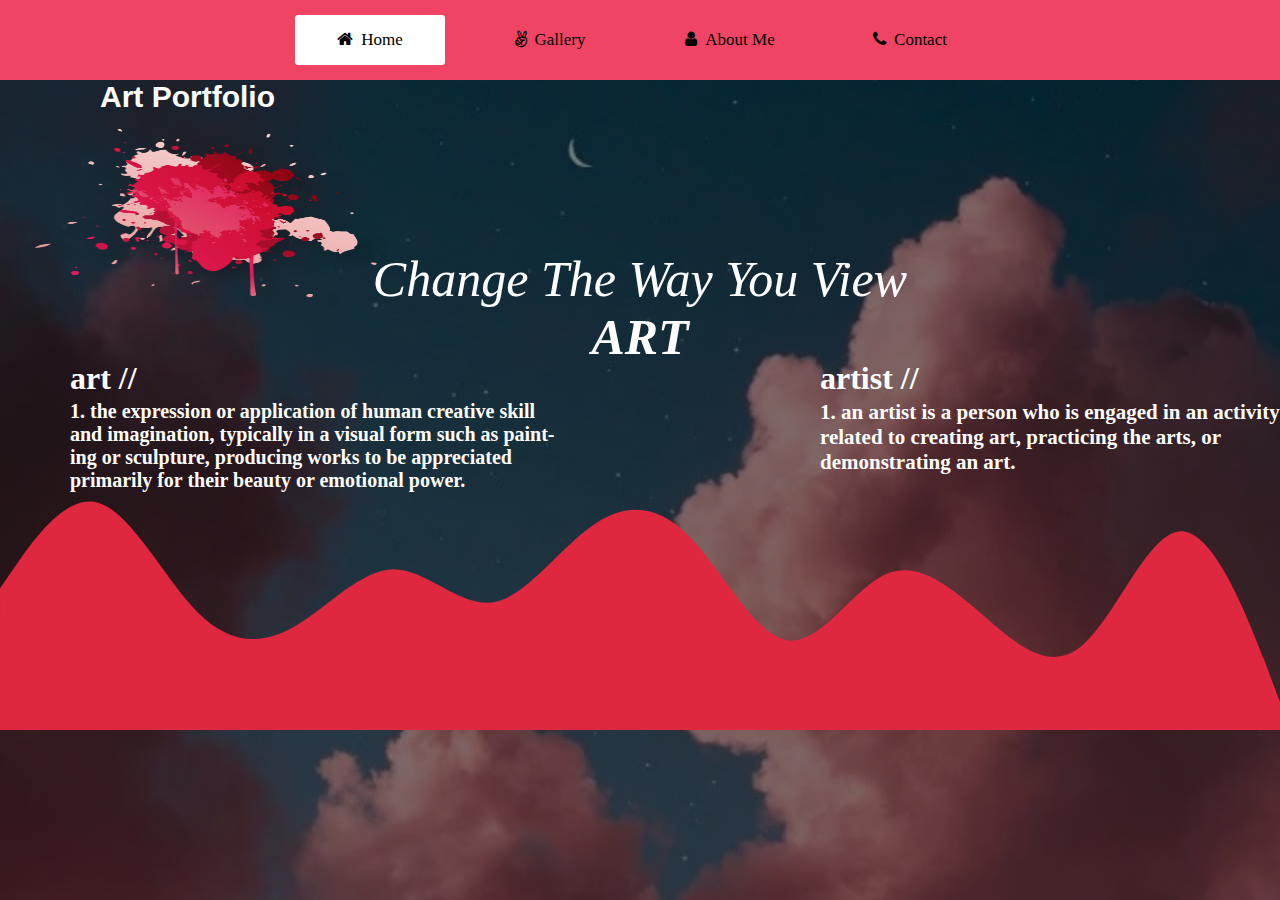
==== index.html @ b07d241d "newly added" ====
<html>
	<head>
		<title>Home</title>
		<link rel="stylesheet" href="index.css">
		<link rel="stylesheet" href="https://stackpath.bootstrapcdn.com/font-awesome/4.7.0/css/font-awesome.min.css">
		
		<link href="StyleSheet.css" rel="stylesheet" type="text/css" media="only screen" />
        <link href="MobileStyleSheet.css" rel="stylesheet" type="text/css" media="only screen and (max-device-width: 480px) , only screen and (-webkit-min-device-pixel-ratio: 2) , screen and (-webkit-device-pixel-ratio:1.5)" />
		<meta name="viewpoint" content="width=device-width,initial scale=1">
		<meta charset="UTF-8">
	</head>
	<body>
		<div id="wholepage">
		
		<div class="menu-bar">
			<ul>
				<li class="active"><a href="index.html"><i class="fa fa-home"></i>Home</a></li>
				<li><a href="art.html"><i class="fa fa-angellist"></i>Gallery</a></li>
				<li><a href="aboutme.html"><i class="fa fa-user"></i>About Me</a></i></li>
				<li><a href="contact.html"><i class="fa fa-phone"></i>Contact</a></i></li>
			</ul>
		</div>
	
		<div class="curved">
			<h1> Art Portfolio </h1>
			<p><i>Change The Way You View<br><b>ART<b></i></p>
			<svg xmlns="http://www.w3.org/2000/svg" viewBox="0 0 1440 319"><path fill="#E02740" fill-opacity="1" d="M0,160L18.5,133.3C36.9,107,74,53,111,64C147.7,75,185,149,222,186.7C258.5,224,295,224,332,202.7C369.2,181,406,139,443,138.7C480,139,517,181,554,176C590.8,171,628,117,665,90.7C701.5,64,738,64,775,101.3C812.3,139,849,213,886,218.7C923.1,224,960,160,997,144C1033.8,128,1071,160,1108,192C1144.6,224,1182,256,1218,224C1255.4,192,1292,96,1329,96C1366.2,96,1403,192,1422,240L1440,288L1440,320L1421.5,320C1403.1,320,1366,320,1329,320C1292.3,320,1255,320,1218,320C1181.5,320,1145,320,1108,320C1070.8,320,1034,320,997,320C960,320,923,320,886,320C849.2,320,812,320,775,320C738.5,320,702,320,665,320C627.7,320,591,320,554,320C516.9,320,480,320,443,320C406.2,320,369,320,332,320C295.4,320,258,320,222,320C184.6,320,148,320,111,320C73.8,320,37,320,18,320L0,320Z"></path></svg>
	
		</div>
		
		<div class="paint">
			<h1>art //</h1>
			<p>1. the expression or application of human creative skill<br> and imagination, typically in a visual form such as paint-<br>ing or sculpture, producing works to be appreciated<br> primarily for their beauty or emotional power.</p>
			<img src="images/splat.png">
		</div>
		
		<div class="artist">
			<h1>artist //</h1>
			<p>1. an artist is a person who is engaged in an activity<br> related to creating art, practicing the arts, or demonstrating an art. </p>
		</div>
		
		</div>
	</body>
</html>
---- index.css ----
*{
	padding: 0;
	margin: 0;
}

#wholepage{
	min-width: 100%;
	min-height: 100%;
	margin-left: auto;
	margin-right: auto;
}

body{
	background-image: linear-gradient(rgba(0,0,0,0.5),rgba(0,0,0,0.5)),url(images/clouds.jpg);
	background-size: cover;
	background-position: center;

}

.menu-bar{
	background: rgb(240,68,100);
	text-align: center;
	font-size: 17px;
}
.menu-bar ul{
	display: inline-flex;
	list-style: none;
	color: black;
}

.menu-bar ul li{
	width: 120px;
	margin: 15px;
	padding: 15px;
}

.menu-bar ul li a{
	text-decoration: none;
	color: black;
}

.active, .menu-bar ul li:hover{
	background: white;
	border-radius: 3px;
}

.menu-bar li.hover a{
	border: 5px;
	border-radius: 3px;
}

.menu-bar .fa{
	margin-right: 8px;
}

.curved {
	color: white;
	text-align: center;
	position: relative;
	top: 200px;
}

.curved h1{
	font-size: 30px;
	font-family: sans-serif;
	position: absolute;
	top: -200px;
	left: 100px;
}

.curved p{
	font-size: 50px;
	font-family: serif;
	position: relative;
	color: white;
	top: -30px;
}

.curved svg{
	position: relative;
	top: 50px;
	min-width: 100%;
	min-height: 100%;
}

.paint img{
	width: 400px;
	height: 200px;
	position: absolute;
	top: 120px;
	left: 20px;
}

.paint h1{
	color: white;
	position: absolute;
	left: 70px;
	top: 360px;
}

.paint p{
	color: white;
	position: absolute;
	left: 70px;
	top: 400px;
	font-size: 20px;
}

.artist h1{
	color: white;
	position: absolute;
	left: 820px;
	top: 360px;
}

.artist p{
	color: white;
	position: absolute;
	left: 820px;
	top: 400px;
	font-size: 21px;
}
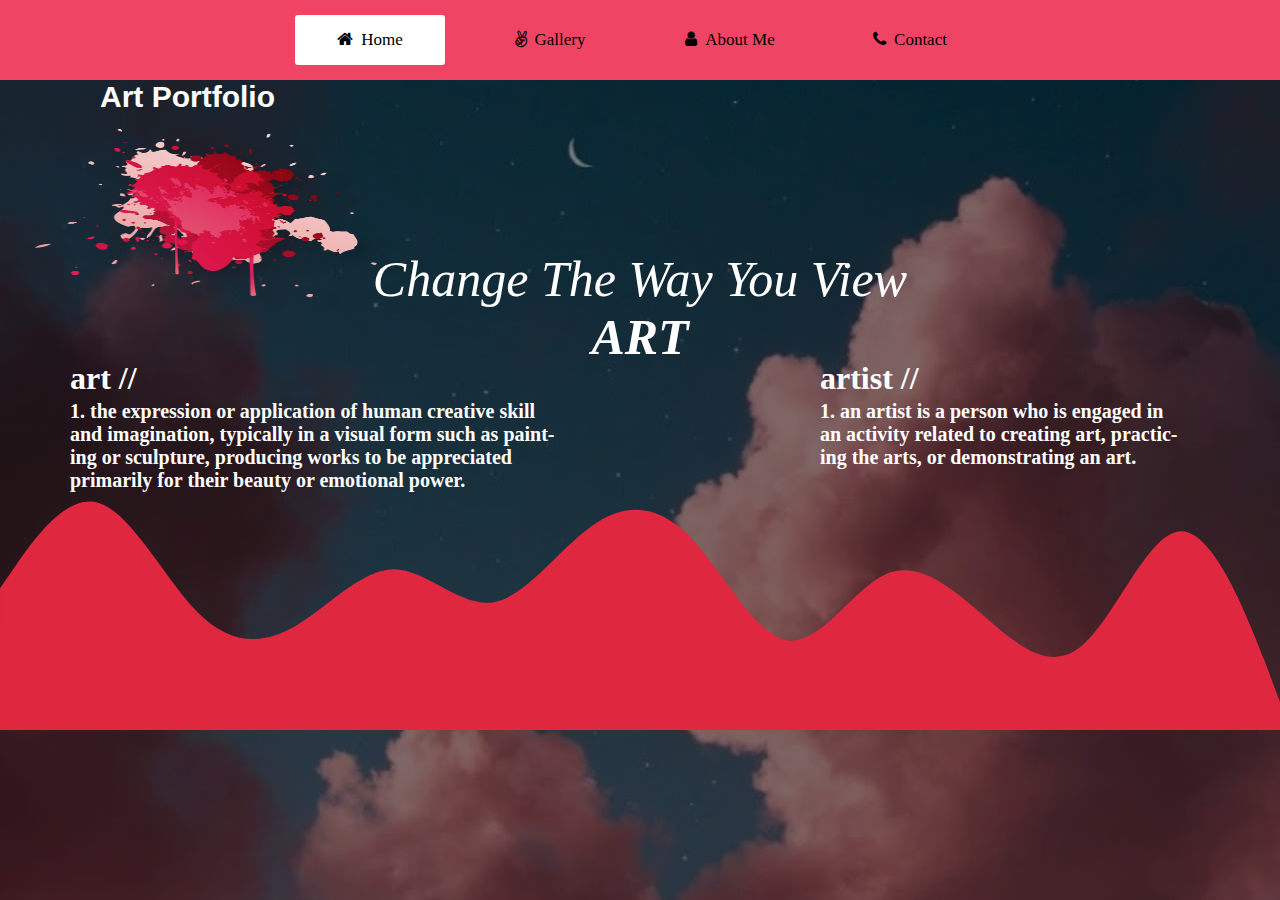
==== commit b9acf188: "new html/css files" ====
--- a/index.html
+++ b/index.html
@@ -4,13 +4,11 @@
 		<link rel="stylesheet" href="index.css">
 		<link rel="stylesheet" href="https://stackpath.bootstrapcdn.com/font-awesome/4.7.0/css/font-awesome.min.css">
 		
-		<link href="StyleSheet.css" rel="stylesheet" type="text/css" media="only screen" />
-        <link href="MobileStyleSheet.css" rel="stylesheet" type="text/css" media="only screen and (max-device-width: 480px) , only screen and (-webkit-min-device-pixel-ratio: 2) , screen and (-webkit-device-pixel-ratio:1.5)" />
 		<meta name="viewpoint" content="width=device-width,initial scale=1">
 		<meta charset="UTF-8">
 	</head>
 	<body>
-		<div id="wholepage">
+	<div id="wholepage">
 		
 		<div class="menu-bar">
 			<ul>
@@ -36,9 +34,9 @@
 		
 		<div class="artist">
 			<h1>artist //</h1>
-			<p>1. an artist is a person who is engaged in an activity<br> related to creating art, practicing the arts, or demonstrating an art. </p>
+			<p>1. an artist is a person who is engaged in<br> an activity related to creating art, practic-<br>ing the arts, or demonstrating an art. </p>
 		</div>
 		
-		</div>
+	</div>
 	</body>
 </html>
--- a/index.css
+++ b/index.css
@@ -118,5 +118,5 @@
 	position: absolute;
 	left: 820px;
 	top: 400px;
-	font-size: 21px;
+	font-size: 20px;
 }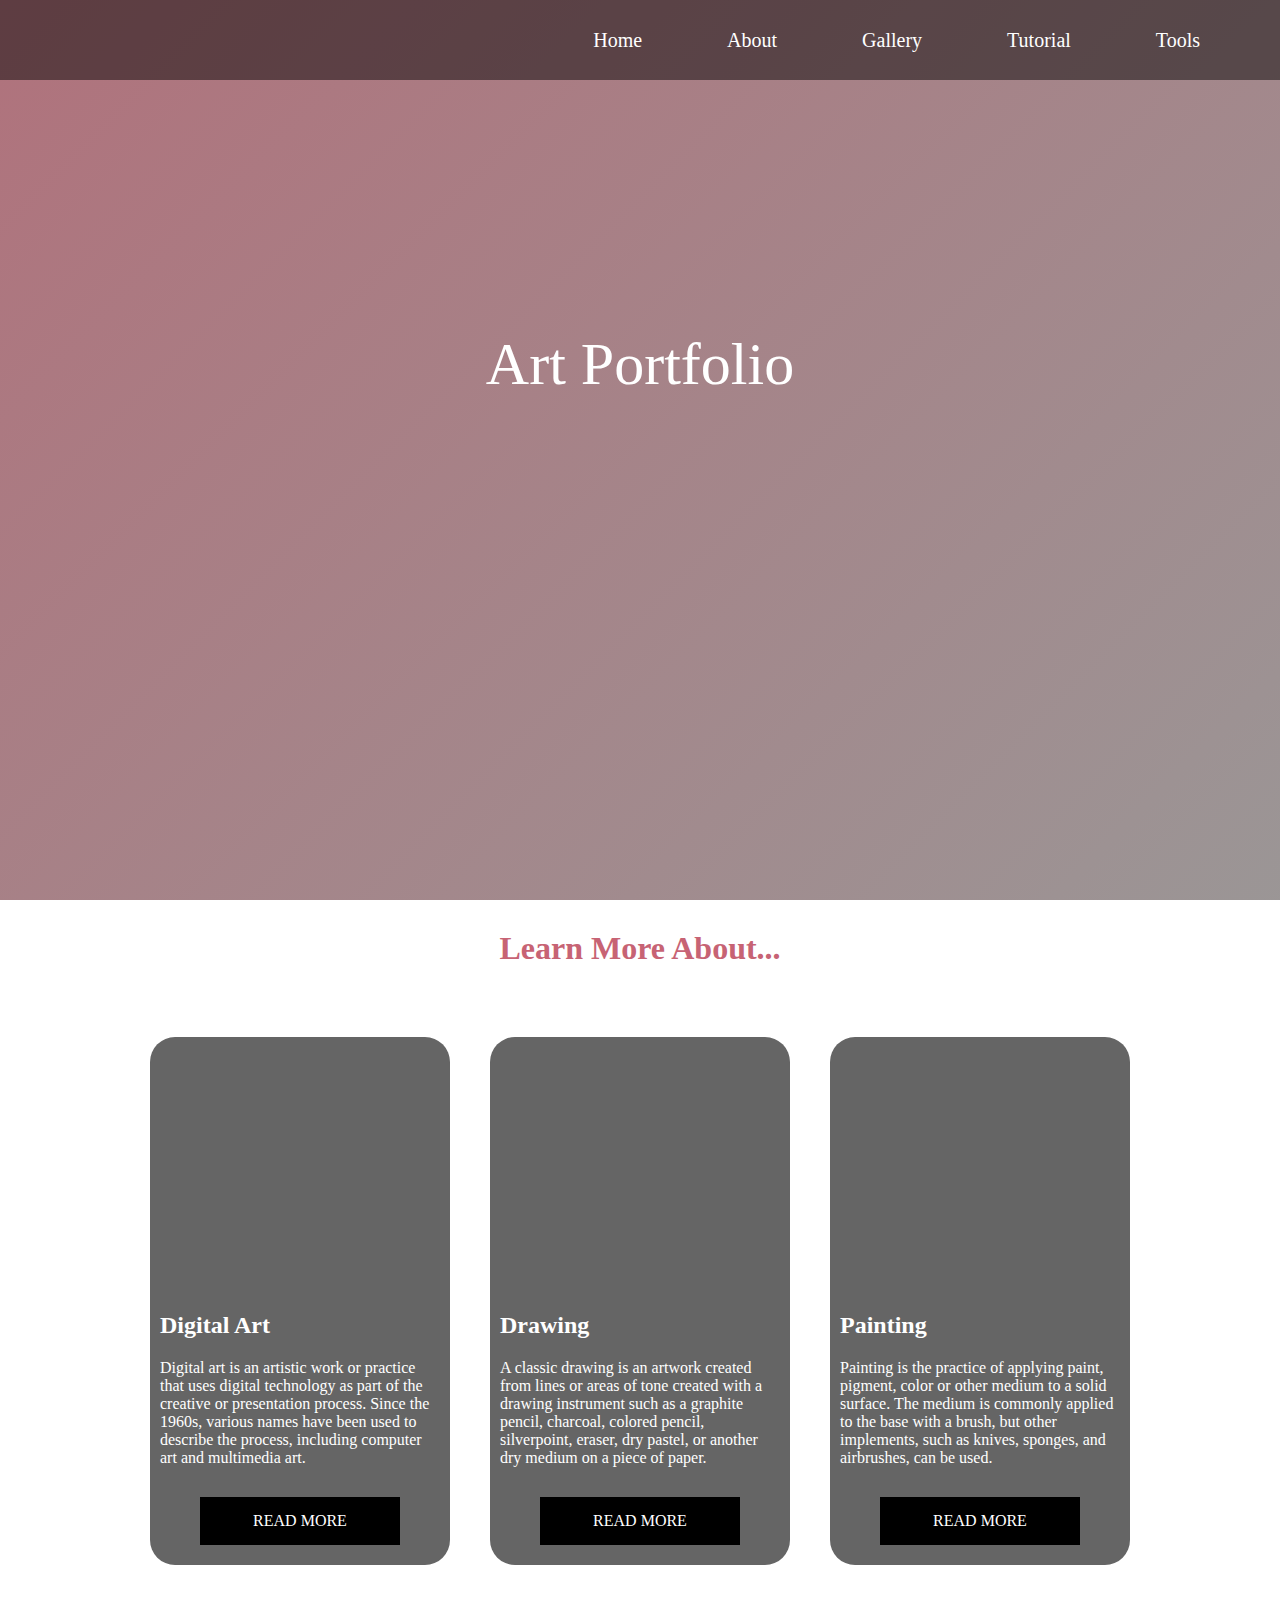
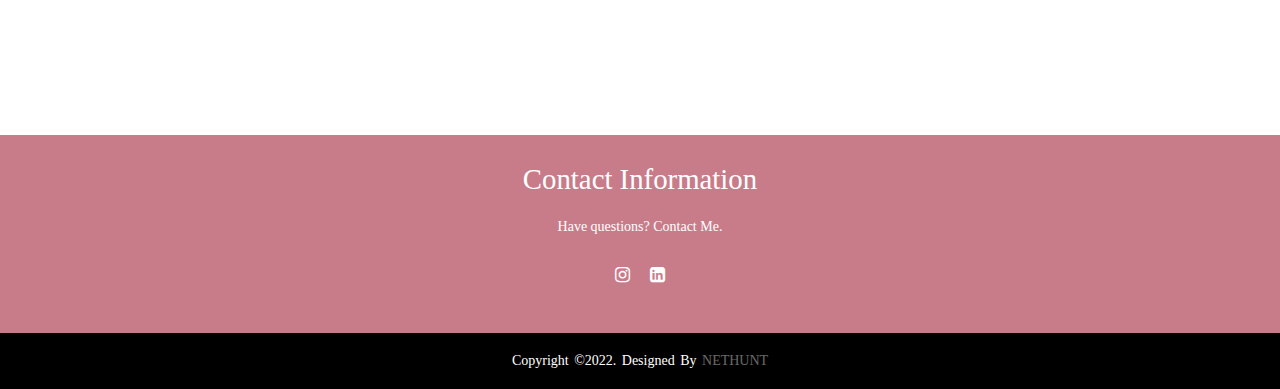
==== commit 564b9c89: "Add files via upload" ====
--- a/index.html
+++ b/index.html
@@ -1,42 +1,78 @@
+<!DOCTYPE html>
 <html>
-	<head>
-		<title>Home</title>
-		<link rel="stylesheet" href="index.css">
-		<link rel="stylesheet" href="https://stackpath.bootstrapcdn.com/font-awesome/4.7.0/css/font-awesome.min.css">
-		
-		<meta name="viewpoint" content="width=device-width,initial scale=1">
-		<meta charset="UTF-8">
-	</head>
-	<body>
-	<div id="wholepage">
-		
-		<div class="menu-bar">
-			<ul>
-				<li class="active"><a href="index.html"><i class="fa fa-home"></i>Home</a></li>
-				<li><a href="art.html"><i class="fa fa-angellist"></i>Gallery</a></li>
-				<li><a href="aboutme.html"><i class="fa fa-user"></i>About Me</a></i></li>
-				<li><a href="contact.html"><i class="fa fa-phone"></i>Contact</a></i></li>
-			</ul>
-		</div>
-	
-		<div class="curved">
-			<h1> Art Portfolio </h1>
-			<p><i>Change The Way You View<br><b>ART<b></i></p>
-			<svg xmlns="http://www.w3.org/2000/svg" viewBox="0 0 1440 319"><path fill="#E02740" fill-opacity="1" d="M0,160L18.5,133.3C36.9,107,74,53,111,64C147.7,75,185,149,222,186.7C258.5,224,295,224,332,202.7C369.2,181,406,139,443,138.7C480,139,517,181,554,176C590.8,171,628,117,665,90.7C701.5,64,738,64,775,101.3C812.3,139,849,213,886,218.7C923.1,224,960,160,997,144C1033.8,128,1071,160,1108,192C1144.6,224,1182,256,1218,224C1255.4,192,1292,96,1329,96C1366.2,96,1403,192,1422,240L1440,288L1440,320L1421.5,320C1403.1,320,1366,320,1329,320C1292.3,320,1255,320,1218,320C1181.5,320,1145,320,1108,320C1070.8,320,1034,320,997,320C960,320,923,320,886,320C849.2,320,812,320,775,320C738.5,320,702,320,665,320C627.7,320,591,320,554,320C516.9,320,480,320,443,320C406.2,320,369,320,332,320C295.4,320,258,320,222,320C184.6,320,148,320,111,320C73.8,320,37,320,18,320L0,320Z"></path></svg>
-	
-		</div>
-		
-		<div class="paint">
-			<h1>art //</h1>
-			<p>1. the expression or application of human creative skill<br> and imagination, typically in a visual form such as paint-<br>ing or sculpture, producing works to be appreciated<br> primarily for their beauty or emotional power.</p>
-			<img src="images/splat.png">
-		</div>
-		
-		<div class="artist">
-			<h1>artist //</h1>
-			<p>1. an artist is a person who is engaged in<br> an activity related to creating art, practic-<br>ing the arts, or demonstrating an art. </p>
-		</div>
-		
-	</div>
-	</body>
-</html>
+    <head>
+        <title>How To Draw</title>
+        <link rel="stylesheet" type="text/css" href="style.css">
+        <link rel="stylesheet" href="https://cdnjs.cloudflare.com/ajax/libs/font-awesome/4.7.0/css/font-awesome.min.css"/>
+    </head>
+    <body>  
+        <div id="main">
+            <!--NAVIGATION BAR-->
+            <nav>
+                <ul>
+                    <li><a href="index.html">Home</a></li>
+                    <li><a href="about.html">About</a></li>
+                    <li><a href="gallery.html">Gallery</a></li>
+                    <li><a href="tutorial.html">Tutorial</a></li>
+                    <li><a href="tools.html">Tools</a></li>
+                </ul>
+            </nav>
+
+            <!--ART ANIMATION-->
+            <div class="art">
+                <div class="static-text">Art Portfolio</div>
+                <!--
+                <ul class="dynamic-text">
+                    <li><span>Portfolio</span></li>
+                    <li><span>Work</span></li>
+                    <li><span>Gallery</span></li>
+                </ul>
+                -->
+            </div>
+            
+        </div>
+
+         <!--ART CARDS-->
+         <div class="learn">
+            <h1>Learn More About...</h1>
+         </div>
+
+         <section class="container">
+            <div class="card">
+                <div class="card-image digital-art"></div>
+                <h2>Digital Art</h2>
+                <p>Digital art is an artistic work or practice that uses digital technology as part of the creative or presentation process.  Since the 1960s, various names have been used to describe the process, including computer art and multimedia art.</p>
+                <a href="https://feltmagnet.com/drawing/Digital-Art-A-Revolutionary-Form-of-Art" target="_blank"> READ MORE</a>
+            </div>
+
+            <div class="card">
+                <div class="card-image drawing"></div>
+                <h2>Drawing</h2>
+                <p>A classic drawing is an artwork created from lines or areas of tone created with a drawing instrument such as a graphite pencil, charcoal, colored pencil, silverpoint, eraser, dry pastel, or another dry medium on a piece of paper.</p>
+                <a href="https://www.interaliamag.org/articles/anna-ursyn-drawing-way-thinking/" target="_blank"> READ MORE</a>
+            </div>
+
+            <div class="card">
+                <div class="card-image painting"></div>
+                <h2>Painting</h2>
+                <p>Painting is the practice of applying paint, pigment, color or other medium to a solid surface. The medium is commonly applied to the base with a brush, but other implements, such as knives, sponges, and airbrushes, can be used.</p>
+                <a href="https://drawpaintacademy.com/painting-for-beginners/" target="_blank"> READ MORE</a>
+            </div>
+        </section>
+        <script src="script.js"></script>
+        <footer>
+            <div class="contact-info">
+                <h3>Contact Information</h3>
+                <p>Have questions? Contact Me.</p>
+                <ul class="social">
+                    <li><a href="https://www.instagram.com/__ladonnnaaa__7/" target="_blank"><i class="fa fa-instagram"></i></a></li>
+                    <li><a href="https://www.linkedin.com/in/ladonna-emeli-657781198/" target="_blank"><i class="fa fa-linkedin-square"></i></a></li>
+                </ul>
+            </div>
+            <div class="footer-bottom">
+                <p>copyright &copy;2022. designed by <span>nethunt</span></p>
+            </div>
+        </footer>
+
+    </body>
+</html>--- a/style.css
+++ b/style.css
@@ -0,0 +1,205 @@
+*{
+    box-sizing: border-box;
+    margin: 0;
+    padding: 0;
+}
+
+:root{
+    /*--primary: hsla(348, 72%, 63%, 0.65);*/
+    --primary: rgb(176, 114, 124);
+    --secondary: hsla(0, 4%, 38%, 0.65);
+}
+
+#main{
+    width: 100%;
+    height: 100vh;
+    background-image: linear-gradient(135deg, var(--primary), var(--secondary)), url("images/blackart20.jpg");
+    background-size: cover;
+    background-repeat: no-repeat;
+}
+
+/* NAVIGATION BAR */
+nav{
+    width: 100%;
+    height: 80px;
+    background-color: #0007;
+    line-height: 80px;
+}
+
+nav ul{
+    float: right;
+    margin-right: 40px;
+    font-size: 20px;
+}
+
+nav ul li{
+    list-style-type: none;
+    display: inline-block;
+    transition: 0.8s all;
+}
+
+nav ul li:hover{
+    background-color: #cb5079;;
+}
+nav ul li a{
+    text-decoration: none;
+    color: #fff;
+    padding: 40px;
+}
+
+.art .static-text{
+    color: white;
+    text-align: center;
+    font-size: 60px;
+    font-weight: 400;
+    margin-top: 250px;
+}
+
+.learn{
+    text-align: center;
+    padding-top: 30px;
+    color: rgb(199, 99, 116);
+}
+
+/* FLEX CONTAINER */
+.container{
+    display: flex;
+    justify-content: center;
+    padding-bottom: 150px;
+    padding-top: 50px;
+    flex-wrap: wrap;
+}
+
+.card{
+    background: white;
+    width: 300px;
+    margin: 20px;
+    background-color: rgb(101, 101, 101);
+    border-radius: 25px;
+    color: white;
+}
+
+.card-image{
+    height: 250px;
+    margin-bottom: 15px;
+    background-size: cover;
+    border-radius: 25px;
+}
+
+.digital-art{
+    background-image: url("images/digitalart.jpg");
+}
+
+.drawing{
+    background-image: url("images/drawing.jpg");
+}
+
+.painting{
+    background-image: url("images/painting.jpg");
+}
+
+.card h2{
+    padding: 10px;
+}
+.card p{
+    padding: 10px;
+}
+
+.card a{
+    background-color: black;
+    color: white;
+    padding: 15px 20px;
+    display: block;
+    text-align: center;
+    text-decoration: none;
+    margin: 20px 50px;
+}
+
+.card a:hover{
+    background-color: pink;
+}
+
+.card:hover{
+    background-color: rgb(200, 124, 137);
+    color: white;
+    cursor: pointer;
+    transform: scale(1.03);
+    transition: all 1s ease;
+}
+
+/* FOOTER */
+footer{
+    background: rgb(200, 124, 137);
+    height: auto;
+    width: 100%;
+    padding-top: 20px;
+    color: white;
+}
+
+.contact-info{
+    display: flex;
+    align-items: center;
+    justify-content: center;
+    flex-direction: column;
+    text-align: center;
+}
+
+.contact-info h3{
+    font-size: 1.8rem;
+    font-weight: 400;
+    text-transform: capitalize;
+    line-height: 3rem;
+}
+
+.contact-info p{
+    max-width: 200px;
+    margin: 10px auto;
+    line-height: 28px;
+    font-size: 14px;
+}
+
+.social{
+    list-style: none;
+    display: flex;
+    align-items: center;
+    justify-content: center;
+    margin: 1rem 0 3rem 0;
+}
+
+.social li{
+    margin: 0 10px;
+}
+
+.social a{
+    text-decoration: none;
+    color: white;
+}
+
+.social a i{
+    font-size: 1.1rem;
+    transition: color .4s ease;
+}
+
+.social a:hover i{
+    color:hsla(341, 100%, 66%, 0.849);
+}
+
+.footer-bottom{
+    background: black;
+    width: 100%;
+    padding: 20px 0;
+    text-align: center;
+}
+
+.footer-bottom p{
+    color: white;
+    font-size: 14px;
+    word-spacing: 2px;
+    text-transform: capitalize;
+}
+
+.footer-bottom span{
+    text-transform: uppercase;
+    opacity: .4;
+    font-weight: 200;
+}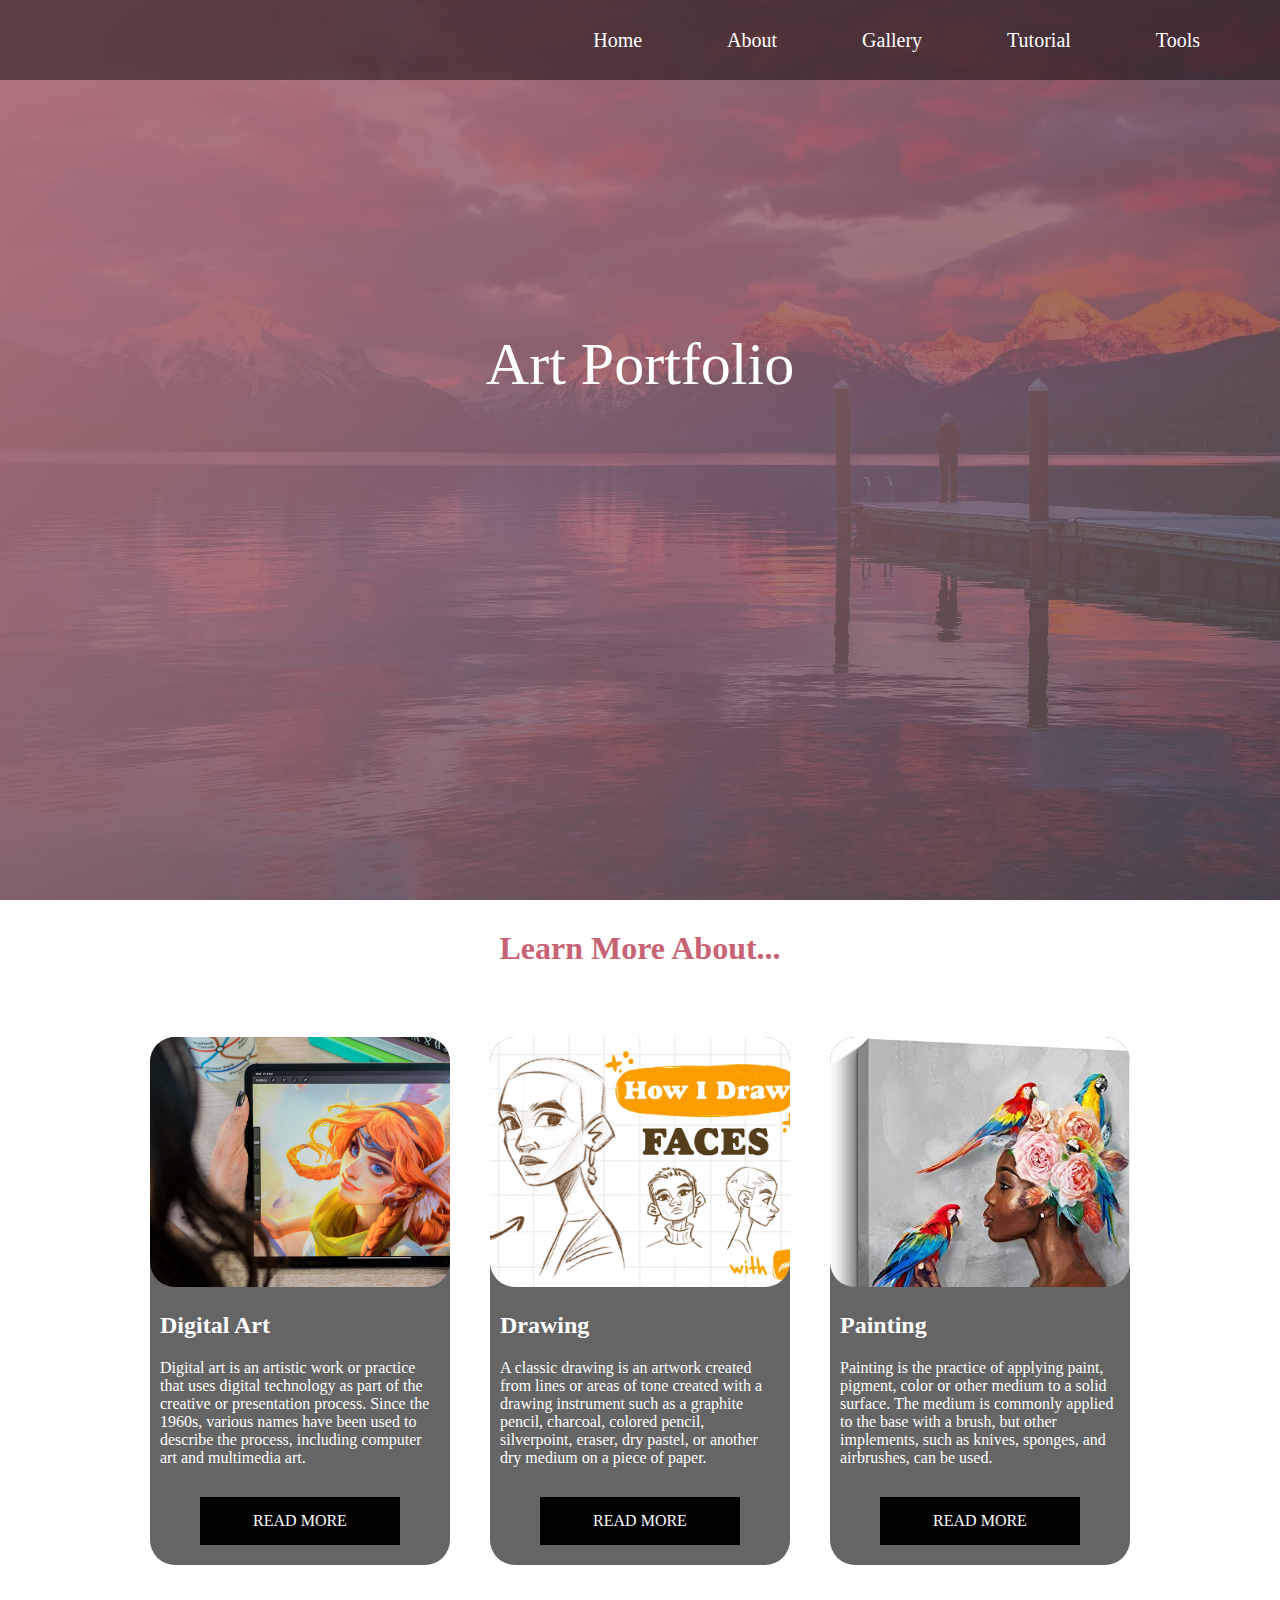
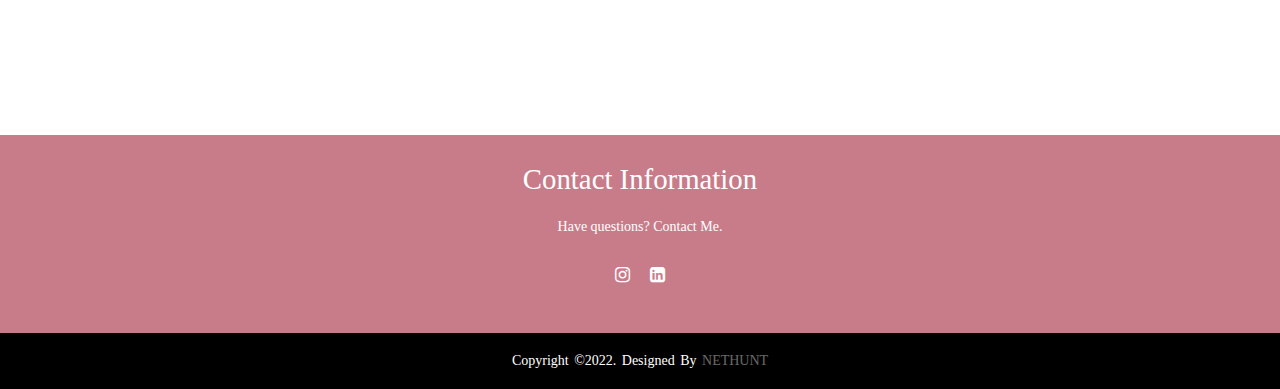
==== commit 9dff7f08: "commit" ====
--- a/index.html
+++ b/index.html
@@ -27,6 +27,8 @@
                     <li><span>Work</span></li>
                     <li><span>Gallery</span></li>
                 </ul>
+                
+                <p>I am passionate about art and design and would love to share it with others. Here are three different types of ways art is expressed.</p>  
                 -->
             </div>
             
@@ -75,4 +77,4 @@
         </footer>
 
     </body>
-</html>+</html>
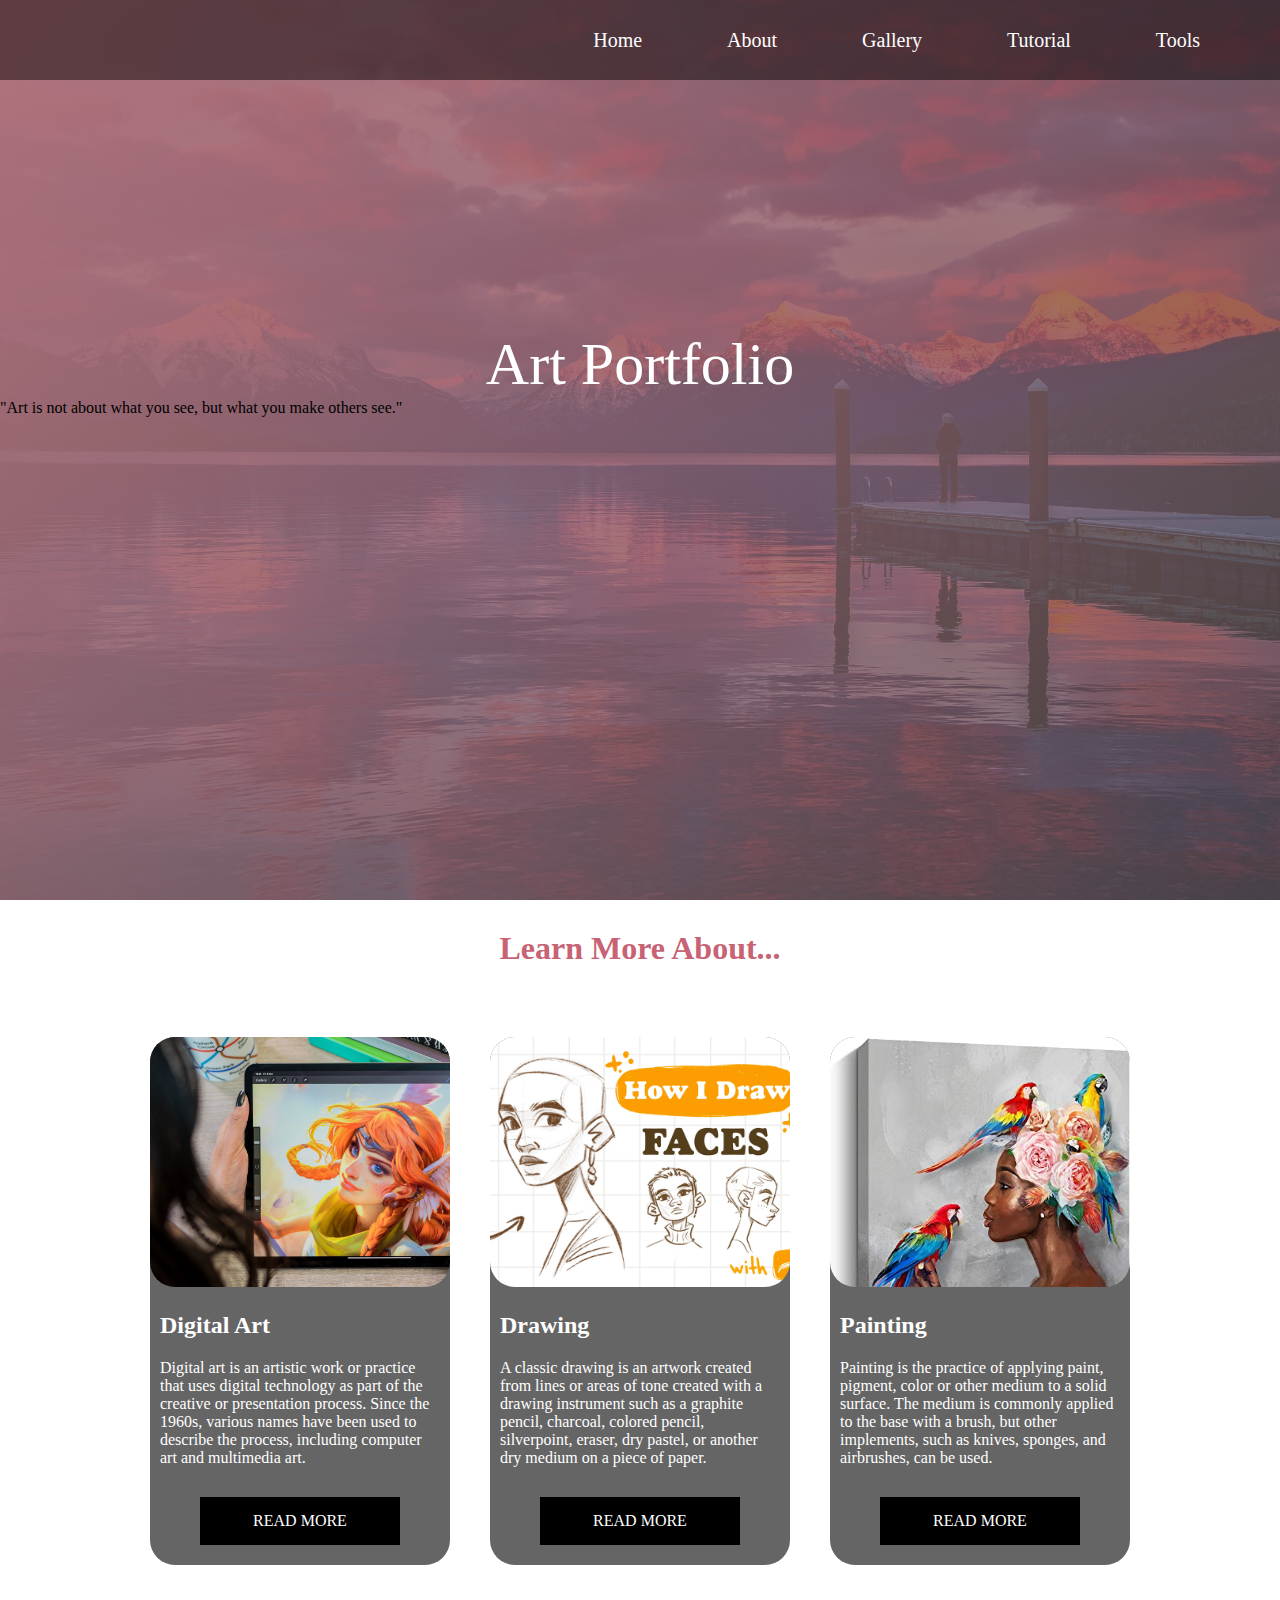
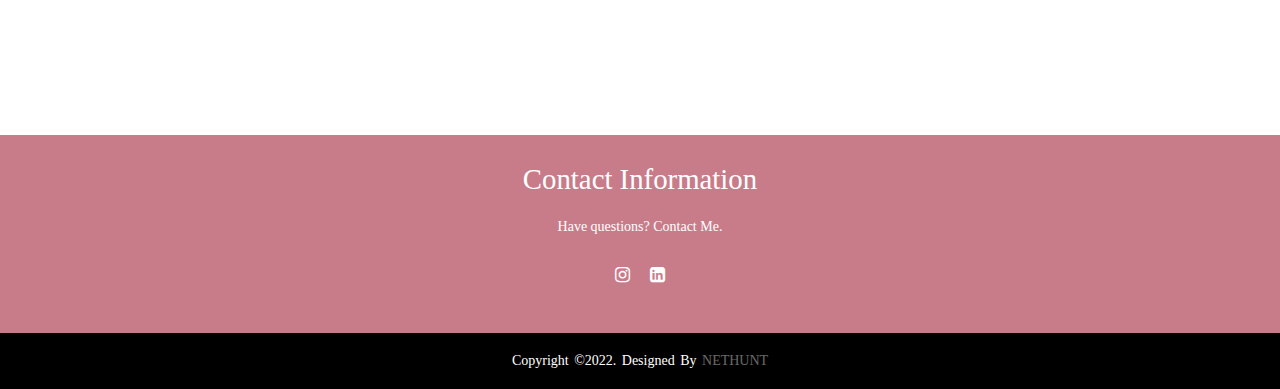
==== commit b97c422a: "update" ====
--- a/index.html
+++ b/index.html
@@ -21,6 +21,7 @@
             <!--ART ANIMATION-->
             <div class="art">
                 <div class="static-text">Art Portfolio</div>
+                <p>"Art is not about what you see, but what you make others see."</p>
                 <!--
                 <ul class="dynamic-text">
                     <li><span>Portfolio</span></li>
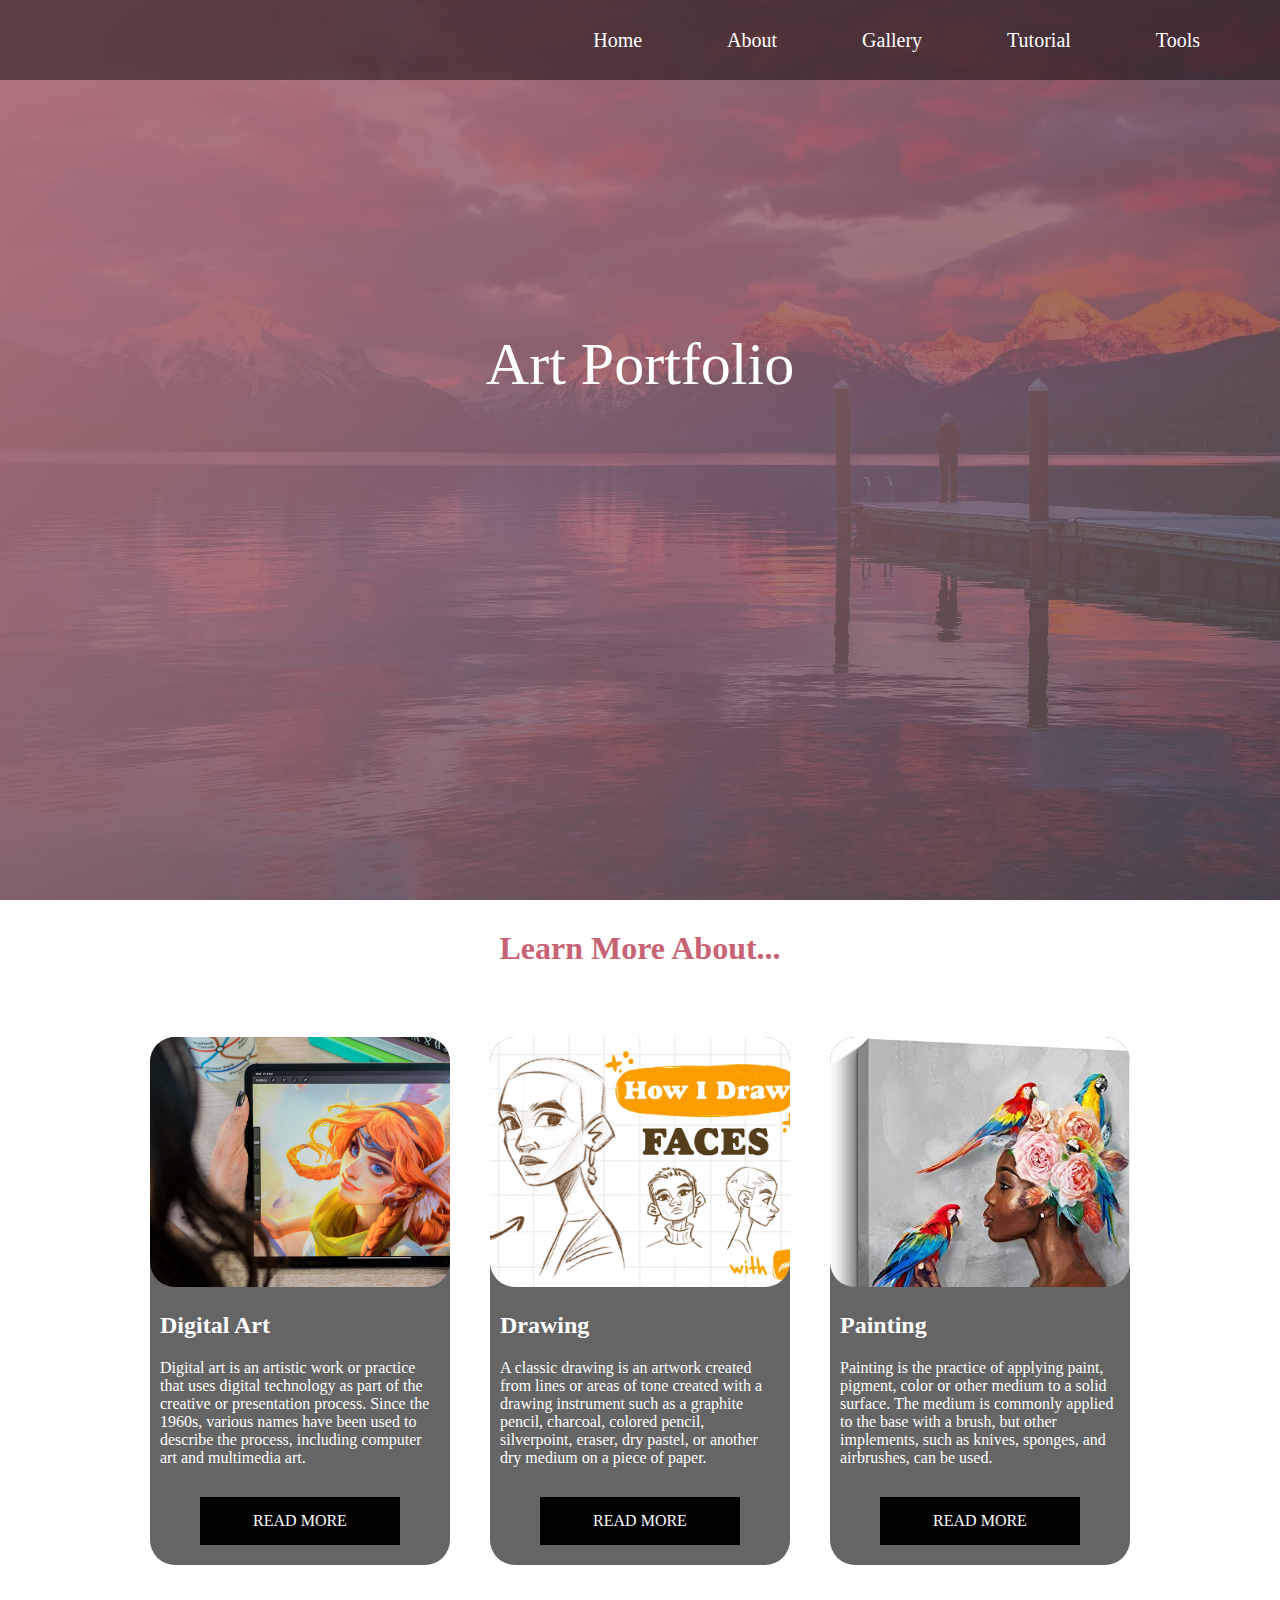
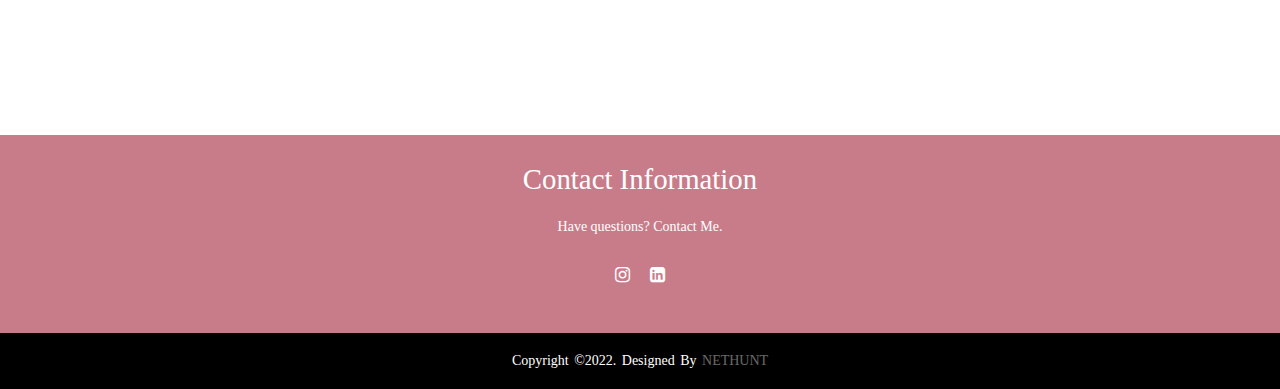
==== commit 67bb130b: "update" ====
--- a/index.html
+++ b/index.html
@@ -21,7 +21,7 @@
             <!--ART ANIMATION-->
             <div class="art">
                 <div class="static-text">Art Portfolio</div>
-                <p>"Art is not about what you see, but what you make others see."</p>
+                
                 <!--
                 <ul class="dynamic-text">
                     <li><span>Portfolio</span></li>
@@ -29,7 +29,7 @@
                     <li><span>Gallery</span></li>
                 </ul>
                 
-                <p>I am passionate about art and design and would love to share it with others. Here are three different types of ways art is expressed.</p>  
+     
                 -->
             </div>
             
